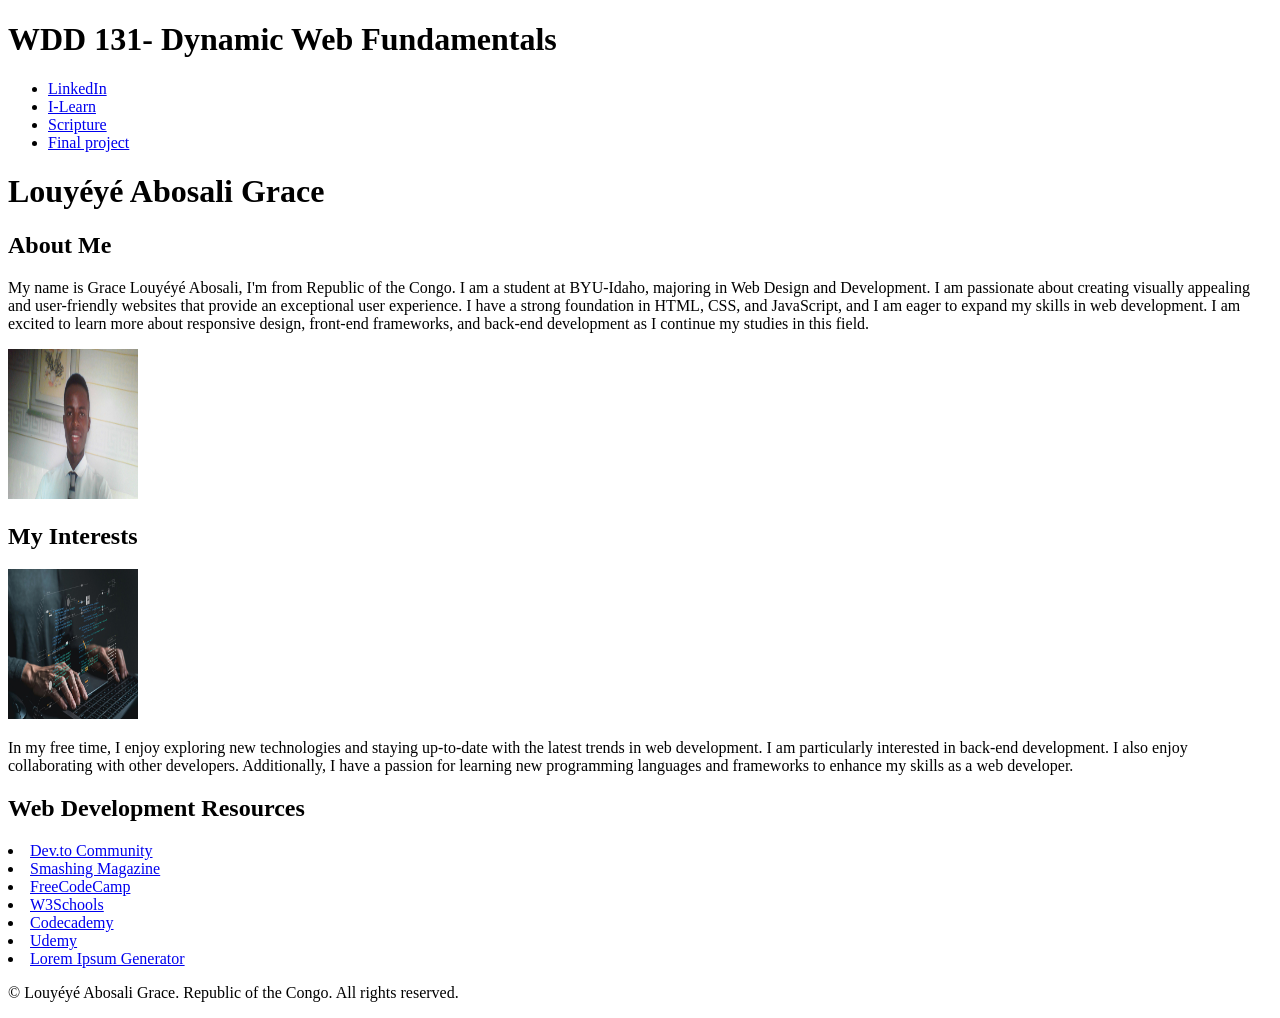
==== index.html @ 7e802418 "devoir1" ====
<!DOCTYPE html>
<html lang="en">
<head>
    <meta charset="UTF-8">
    <meta name="viewport" content="width=device-width, initial-scale=1.0">
    <title>WDD131</title>
    <meta name="description" content="WDD 131 - Dynamic Web Fundamentals-Louyéyé Abosali Grace">
    <meta name="author" content="Louyéyé Abosali Grace">
    <link rel="stylesheet" href="css/base.css">
</head>
<body>
    <header>
        <h1><span id="course-title">WDD 131- Dynamic Web Fundamentals</span></h1>
        <nav>
            <ul>
                <li><a href="https://www.linkedin.com/.">LinkedIn</a></li>
                <li><a href="https://byupw.instructure.com/.">I-Learn</a></li>
                <li><a href="https://www.churchofjesuschrist.org/study/scriptures/bofm/alma/34?lang=eng&id=p32#p32">Scripture</a></li>
                <li><a href="#">Final project</a></li>
            </ul>
        </nav>
    </header>
    <main>
        <h1>Louyéyé Abosali Grace</h1>
        <section class="card">
            <h1>About Me</h1>
            <p>My name is Grace Louyéyé Abosali, I'm from Republic of the Congo. I am a student at BYU-Idaho, majoring in Web Design and Development. 
                I am passionate about creating visually appealing and user-friendly websites that provide an exceptional 
                user experience. I have a strong foundation in HTML, CSS, and JavaScript, and I am eager to expand my skills
                 in web development. I am excited to learn more about responsive design, front-end frameworks, and back-end 
                 development as I continue my studies in this field.</p>
            <img src="images/me.jpg" alt="Grace Louyéyé Abosali" width="130" height="150">
            <h1>My Interests</h1>
            <img src="images/web development.jpg" alt="Web Development" width="130" height="150">
            <p>In my free time, I enjoy exploring new technologies and staying up-to-date with the latest trends in web development. 
                    I am particularly interested in back-end development. I also enjoy collaborating with other developers. 
                    Additionally, I have a passion for learning new programming languages and frameworks to enhance my skills as a web developer.</p>
        </section>
        <section class="card">
            <h1>Web Development Resources</h1>
            <li><a href="https://dev.to/">Dev.to Community</a></li>
            <li><a href="https://www.smashingmagazine.com/">Smashing Magazine</a></li>
            <li><a href="https://www.freecodecamp.org/">FreeCodeCamp</a></li>
            <li><a href="https://www.w3schools.com/">W3Schools</a></li>
            <li><a href="https://www.codecademy.com/">Codecademy</a></li>
            <li><a href="https://www.udemy.com/">Udemy</a></li>
            <li><a href="https://www.loremipsum.io/">Lorem Ipsum Generator</a></li>
        </section>
    </main>
    <footer>
        <p>&copy; <span id="current-year"></span> Louyéyé Abosali Grace. Republic of the Congo. All rights reserved.</p>
        <p id="lastModified"></p>
    </footer>
</body>
</html>
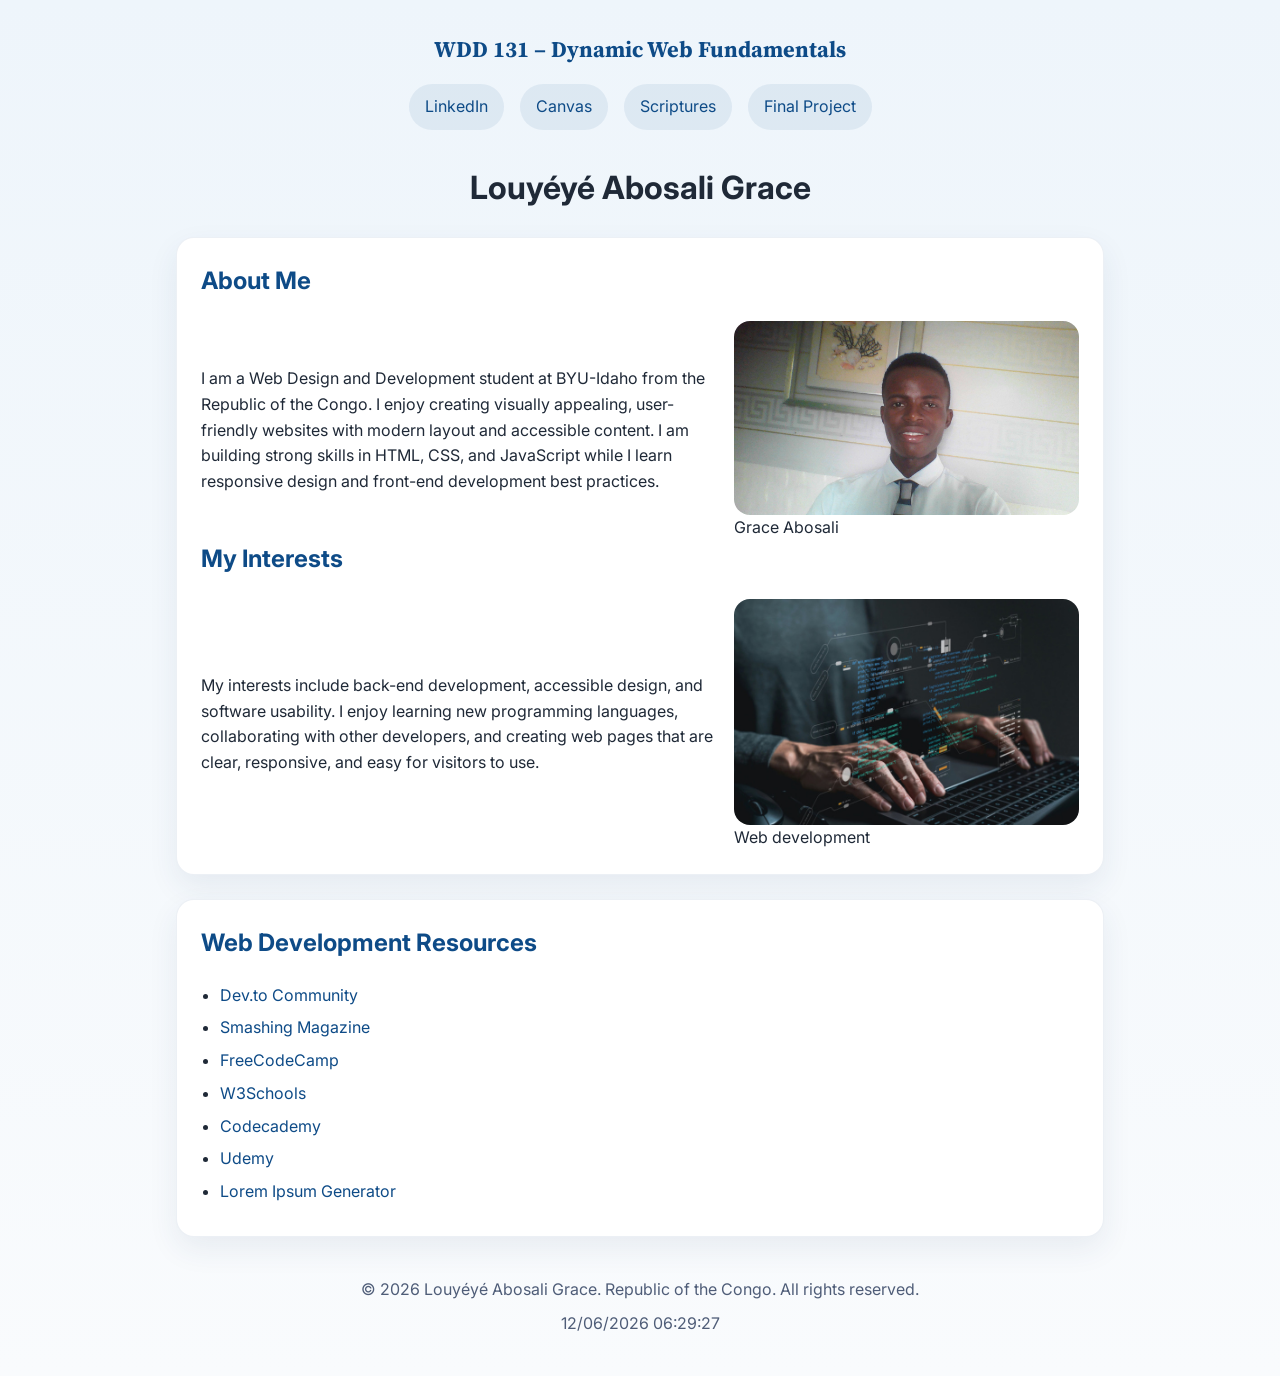
==== commit 65b5e3bb: "gracefulnes-lag" ====
--- a/index.html
+++ b/index.html
@@ -1,55 +1,69 @@
-<!DOCTYPE html>
+﻿<!DOCTYPE html>
 <html lang="en">
 <head>
     <meta charset="UTF-8">
     <meta name="viewport" content="width=device-width, initial-scale=1.0">
-    <title>WDD131</title>
-    <meta name="description" content="WDD 131 - Dynamic Web Fundamentals-Louyéyé Abosali Grace">
+    <title>WDD 131 – Dynamic Web Fundamentals – Louyéyé Abosali Grace</title>
+    <meta name="description" content="WDD 131 – Dynamic Web Fundamentals – Louyéyé Abosali Grace homepage with web development interests and resources.">
     <meta name="author" content="Louyéyé Abosali Grace">
-    <link rel="stylesheet" href="css/base.css">
+    <link rel="preconnect" href="https://fonts.googleapis.com">
+    <link rel="preconnect" href="https://fonts.gstatic.com" crossorigin>
+    <link href="https://fonts.googleapis.com/css2?family=Inter:wght@400;600;700&family=Source+Serif+4:wght@400;600&display=swap" rel="stylesheet">
+    <link rel="stylesheet" href="styles/base.css">
+    <script defer src="scripts/getdates.js"></script>
 </head>
 <body>
     <header>
-        <h1><span id="course-title">WDD 131- Dynamic Web Fundamentals</span></h1>
+        <span id="course-title">WDD 131 – Dynamic Web Fundamentals</span>
         <nav>
             <ul>
-                <li><a href="https://www.linkedin.com/.">LinkedIn</a></li>
-                <li><a href="https://byupw.instructure.com/.">I-Learn</a></li>
-                <li><a href="https://www.churchofjesuschrist.org/study/scriptures/bofm/alma/34?lang=eng&id=p32#p32">Scripture</a></li>
-                <li><a href="#">Final project</a></li>
+                <li><a href="https://www.linkedin.com/">LinkedIn</a></li>
+                <li><a href="https://byupw.instructure.com/">Canvas</a></li>
+                <li><a href="https://www.churchofjesuschrist.org/study/scriptures">Scriptures</a></li>
+                <li><a href="#">Final Project</a></li>
             </ul>
         </nav>
     </header>
     <main>
         <h1>Louyéyé Abosali Grace</h1>
         <section class="card">
-            <h1>About Me</h1>
-            <p>My name is Grace Louyéyé Abosali, I'm from Republic of the Congo. I am a student at BYU-Idaho, majoring in Web Design and Development. 
-                I am passionate about creating visually appealing and user-friendly websites that provide an exceptional 
-                user experience. I have a strong foundation in HTML, CSS, and JavaScript, and I am eager to expand my skills
-                 in web development. I am excited to learn more about responsive design, front-end frameworks, and back-end 
-                 development as I continue my studies in this field.</p>
-            <img src="images/me.jpg" alt="Grace Louyéyé Abosali" width="130" height="150">
-            <h1>My Interests</h1>
-            <img src="images/web development.jpg" alt="Web Development" width="130" height="150">
-            <p>In my free time, I enjoy exploring new technologies and staying up-to-date with the latest trends in web development. 
-                    I am particularly interested in back-end development. I also enjoy collaborating with other developers. 
-                    Additionally, I have a passion for learning new programming languages and frameworks to enhance my skills as a web developer.</p>
+            <h2>About Me</h2>
+            <div class="card-grid">
+                <div>
+                    <p>I am a Web Design and Development student at BYU-Idaho from the Republic of the Congo. I enjoy creating visually appealing, user-friendly websites with modern layout and accessible content. I am building strong skills in HTML, CSS, and JavaScript while I learn responsive design and front-end development best practices.</p>
+                </div>
+                <figure>
+                    <img src="images/me.jpg" alt="Portrait of Louyéyé Abosali Grace">
+                    <figcaption>Grace Abosali</figcaption>
+                </figure>
+            </div>
+            <h2>My Interests</h2>
+            <div class="card-grid">
+                <div>
+                    <p>My interests include back-end development, accessible design, and software usability. I enjoy learning new programming languages, collaborating with other developers, and creating web pages that are clear, responsive, and easy for visitors to use.</p>
+                </div>
+                <figure>
+                    <img src="images/web development.jpg" alt="Web development illustration">
+                    <figcaption>Web development</figcaption>
+                </figure>
+            </div>
         </section>
         <section class="card">
-            <h1>Web Development Resources</h1>
-            <li><a href="https://dev.to/">Dev.to Community</a></li>
-            <li><a href="https://www.smashingmagazine.com/">Smashing Magazine</a></li>
-            <li><a href="https://www.freecodecamp.org/">FreeCodeCamp</a></li>
-            <li><a href="https://www.w3schools.com/">W3Schools</a></li>
-            <li><a href="https://www.codecademy.com/">Codecademy</a></li>
-            <li><a href="https://www.udemy.com/">Udemy</a></li>
-            <li><a href="https://www.loremipsum.io/">Lorem Ipsum Generator</a></li>
+            <h2>Web Development Resources</h2>
+            <ul>
+                <li><a href="https://dev.to/">Dev.to Community</a></li>
+                <li><a href="https://www.smashingmagazine.com/">Smashing Magazine</a></li>
+                <li><a href="https://www.freecodecamp.org/">FreeCodeCamp</a></li>
+                <li><a href="https://www.w3schools.com/">W3Schools</a></li>
+                <li><a href="https://www.codecademy.com/">Codecademy</a></li>
+                <li><a href="https://www.udemy.com/">Udemy</a></li>
+                <li><a href="https://www.loremipsum.io/">Lorem Ipsum Generator</a></li>
+            </ul>
         </section>
     </main>
     <footer>
-        <p>&copy; <span id="current-year"></span> Louyéyé Abosali Grace. Republic of the Congo. All rights reserved.</p>
+        <p>© <span id="current-year"></span> Louyéyé Abosali Grace. Republic of the Congo. All rights reserved.</p>
         <p id="lastModified"></p>
     </footer>
 </body>
-</html>+</html>
--- a/styles/base.css
+++ b/styles/base.css
@@ -0,0 +1,148 @@
+﻿:root {
+  --bg: #f5f8fb;
+  --surface: #ffffff;
+  --primary: #0e4b87;
+  --secondary: #1d75b3;
+  --accent: #f4a261;
+  --text: #1f2937;
+  --muted: #4f5d78;
+}
+
+* {
+  box-sizing: border-box;
+}
+
+html {
+  scroll-behavior: smooth;
+}
+
+body {
+  margin: 0;
+  font-family: 'Inter', sans-serif;
+  background: linear-gradient(180deg, #eef5fb 0%, #f9fbfd 100%);
+  color: var(--text);
+  line-height: 1.6;
+}
+
+body a {
+  color: var(--primary);
+  text-decoration: none;
+}
+
+body a:hover,
+body a:focus {
+  color: var(--secondary);
+}
+
+header {
+  text-align: center;
+  padding: 2rem 1rem 1rem;
+}
+
+#course-title {
+  display: block;
+  font-family: 'Source Serif 4', serif;
+  font-size: 1.4rem;
+  font-weight: 700;
+  color: var(--primary);
+  margin-bottom: 1rem;
+}
+
+nav ul {
+  display: flex;
+  justify-content: center;
+  flex-wrap: wrap;
+  gap: 1rem;
+  padding: 0;
+  margin: 0;
+  list-style: none;
+}
+
+nav a {
+  display: inline-block;
+  padding: 0.65rem 1rem;
+  border-radius: 999px;
+  background: rgba(14, 75, 135, 0.08);
+  transition: background-color 0.25s ease, transform 0.2s ease;
+}
+
+nav a:hover,
+nav a:focus {
+  background: var(--secondary);
+  color: #fff;
+  transform: translateY(-2px);
+}
+
+main {
+  max-width: 960px;
+  margin: 0 auto;
+  padding: 1rem;
+  display: grid;
+  gap: 1.5rem;
+}
+
+main h1 {
+  font-size: clamp(2rem, 2.25vw, 2.8rem);
+  text-align: center;
+  margin: 0;
+}
+
+.card {
+  background: var(--surface);
+  border: 1px solid rgba(15, 71, 130, 0.08);
+  border-radius: 18px;
+  padding: 1.5rem;
+  box-shadow: 0 12px 30px rgba(34, 64, 106, 0.08);
+}
+
+.card h2 {
+  margin-top: 0;
+  color: var(--primary);
+}
+
+.card-grid {
+  display: grid;
+  grid-template-columns: 1.5fr 1fr;
+  gap: 1rem;
+  align-items: center;
+}
+
+.card-grid img {
+  width: 100%;
+  height: auto;
+  border-radius: 1rem;
+  display: block;
+}
+
+.card-grid figure {
+  margin: 0;
+}
+
+.card ul {
+  padding-left: 1.2rem;
+  margin: 0.8rem 0 0;
+}
+
+.card ul li {
+  margin: 0.45rem 0;
+}
+
+footer {
+  text-align: center;
+  padding: 1rem 1rem 2rem;
+  color: var(--muted);
+}
+
+footer p {
+  margin: 0.5rem 0;
+}
+
+@media (max-width: 760px) {
+  nav ul {
+    flex-direction: column;
+  }
+
+  .card-grid {
+    grid-template-columns: 1fr;
+  }
+}
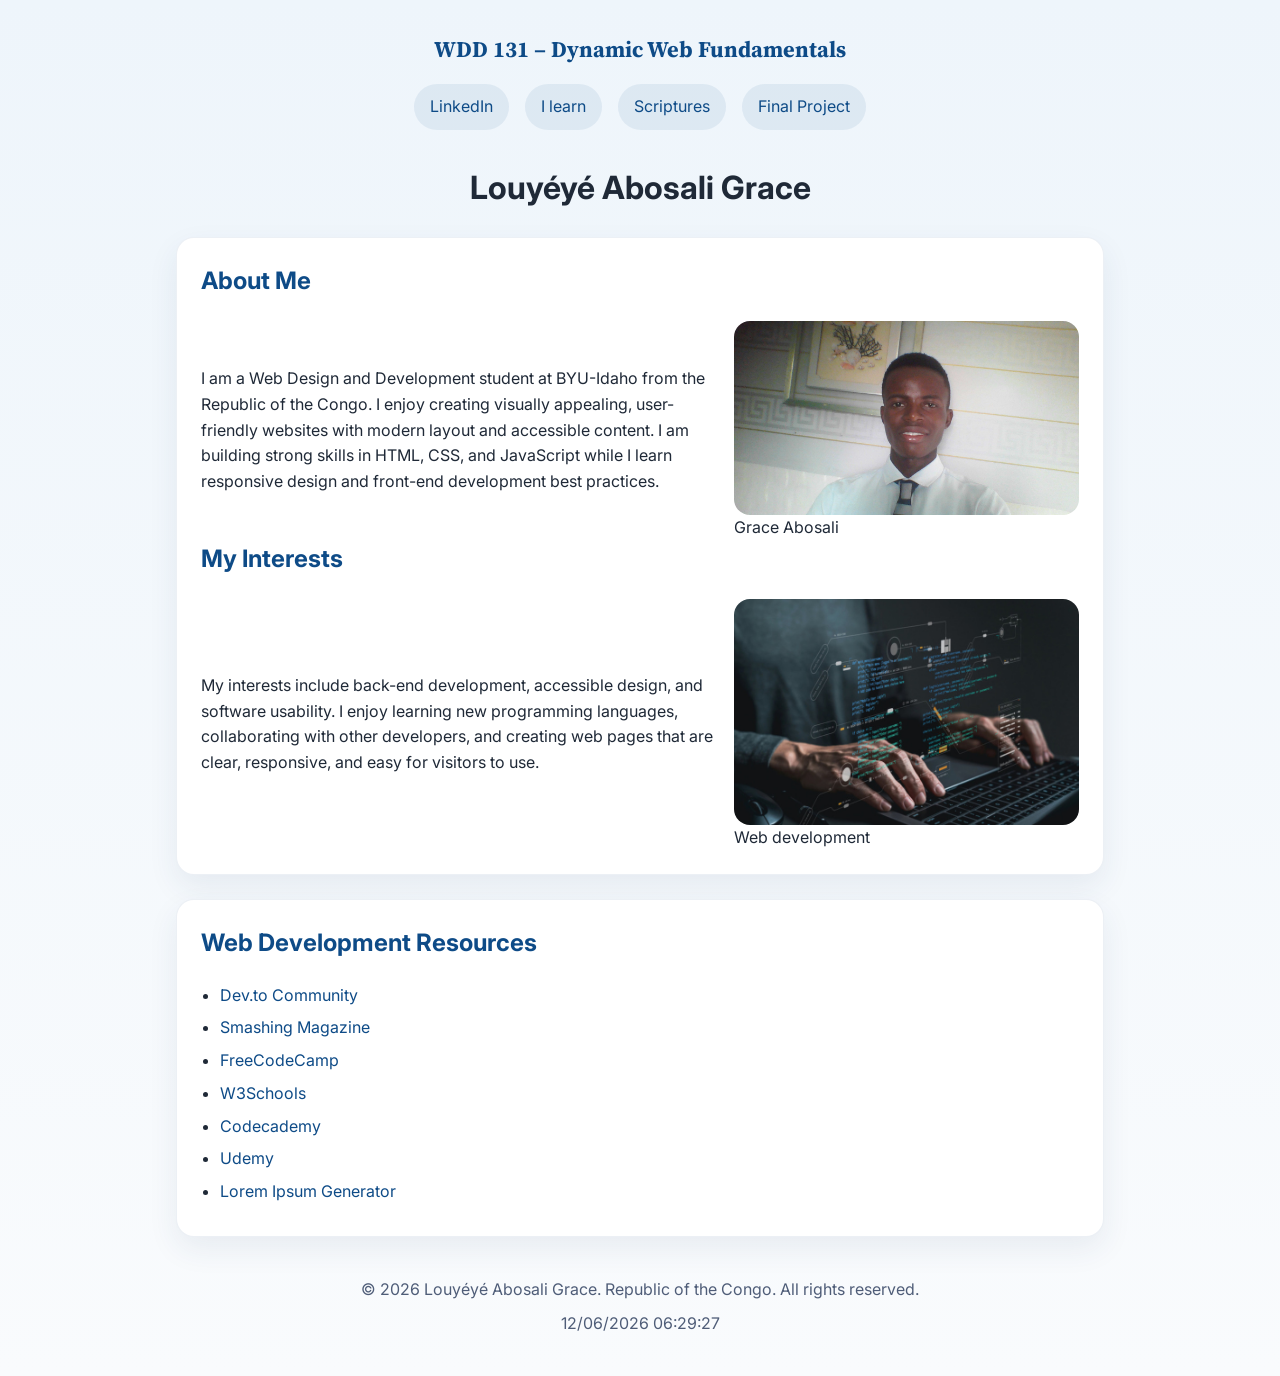
==== commit 2f01b26b: "gracefulnes-lag" ====
--- a/index.html
+++ b/index.html
@@ -18,7 +18,7 @@
         <nav>
             <ul>
                 <li><a href="https://www.linkedin.com/">LinkedIn</a></li>
-                <li><a href="https://byupw.instructure.com/">Canvas</a></li>
+                <li><a href="https://byupw.instructure.com/">I learn</a></li>
                 <li><a href="https://www.churchofjesuschrist.org/study/scriptures">Scriptures</a></li>
                 <li><a href="#">Final Project</a></li>
             </ul>
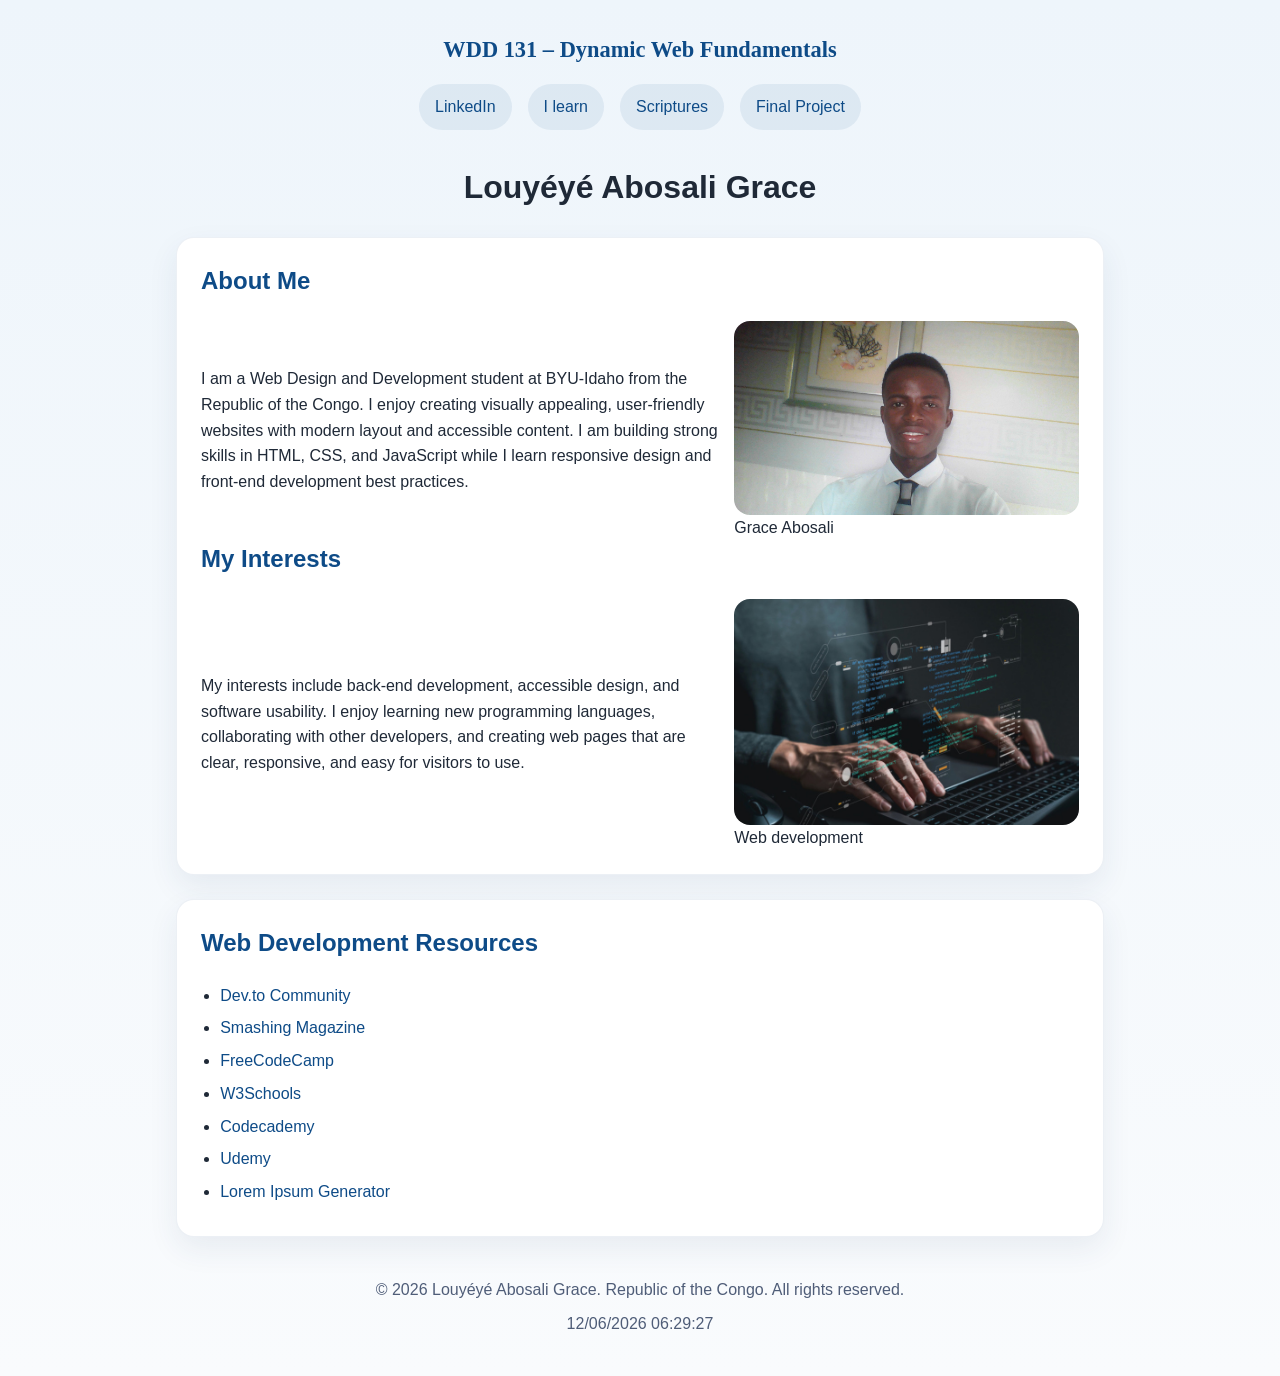
==== commit 50d05adc: "gracefulnes-lag" ====
--- a/index.html
+++ b/index.html
@@ -6,9 +6,6 @@
     <title>WDD 131 – Dynamic Web Fundamentals – Louyéyé Abosali Grace</title>
     <meta name="description" content="WDD 131 – Dynamic Web Fundamentals – Louyéyé Abosali Grace homepage with web development interests and resources.">
     <meta name="author" content="Louyéyé Abosali Grace">
-    <link rel="preconnect" href="https://fonts.googleapis.com">
-    <link rel="preconnect" href="https://fonts.gstatic.com" crossorigin>
-    <link href="https://fonts.googleapis.com/css2?family=Inter:wght@400;600;700&family=Source+Serif+4:wght@400;600&display=swap" rel="stylesheet">
     <link rel="stylesheet" href="styles/base.css">
     <script defer src="scripts/getdates.js"></script>
 </head>
@@ -19,7 +16,7 @@
             <ul>
                 <li><a href="https://www.linkedin.com/">LinkedIn</a></li>
                 <li><a href="https://byupw.instructure.com/">I learn</a></li>
-                <li><a href="https://www.churchofjesuschrist.org/study/scriptures">Scriptures</a></li>
+                <li><a href="https://www.churchofjesuschrist.org/study/scriptures/bofm/alma/34?lang=fra&id=p32#p32">Scriptures</a></li>
                 <li><a href="#">Final Project</a></li>
             </ul>
         </nav>
@@ -33,7 +30,7 @@
                     <p>I am a Web Design and Development student at BYU-Idaho from the Republic of the Congo. I enjoy creating visually appealing, user-friendly websites with modern layout and accessible content. I am building strong skills in HTML, CSS, and JavaScript while I learn responsive design and front-end development best practices.</p>
                 </div>
                 <figure>
-                    <img src="images/me.jpg" alt="Portrait of Louyéyé Abosali Grace">
+                    <img src="images/profile picture.jpg" alt="Portrait of Louyéyé Abosali Grace">
                     <figcaption>Grace Abosali</figcaption>
                 </figure>
             </div>
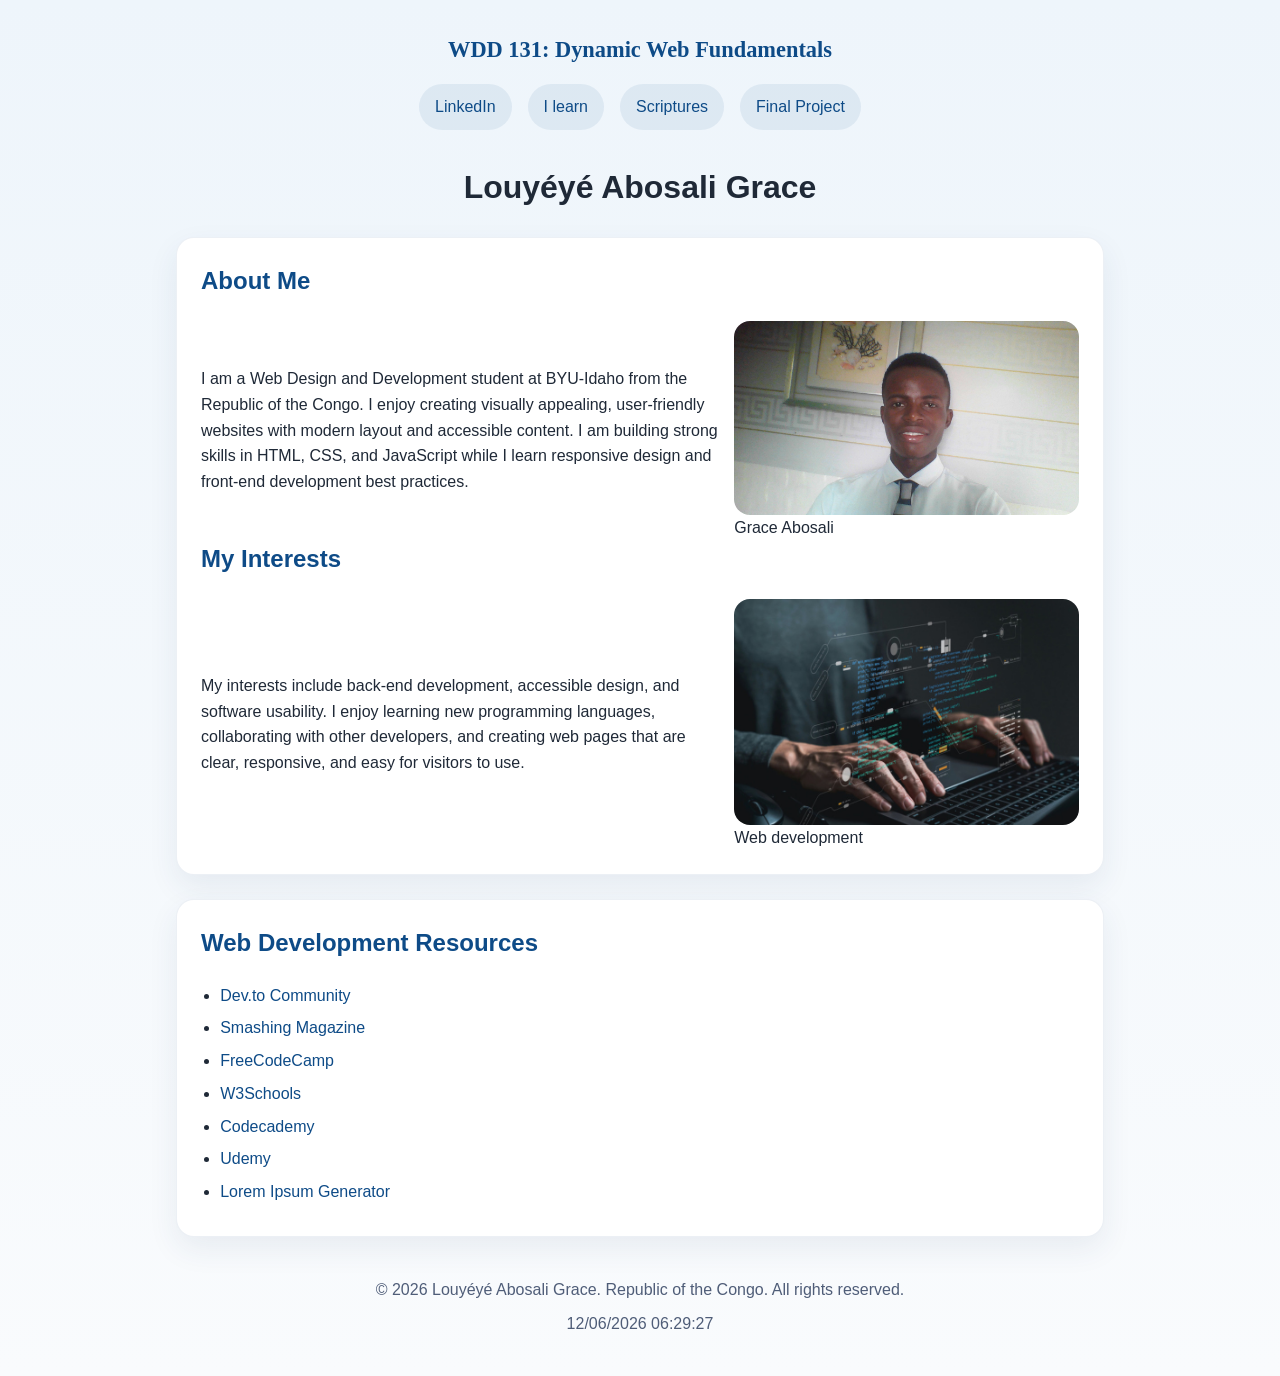
==== commit da57c2fa: "ghracefulnes-lag" ====
--- a/index.html
+++ b/index.html
@@ -3,15 +3,15 @@
 <head>
     <meta charset="UTF-8">
     <meta name="viewport" content="width=device-width, initial-scale=1.0">
-    <title>WDD 131 – Dynamic Web Fundamentals – Louyéyé Abosali Grace</title>
-    <meta name="description" content="WDD 131 – Dynamic Web Fundamentals – Louyéyé Abosali Grace homepage with web development interests and resources.">
+    <title>WDD 131: Dynamic Web Fundamentals - Louyéyé Abosali Grace</title>
+    <meta name="description" content="WDD 131: Dynamic Web Fundamentals - Louyéyé Abosali Grace homepage with web development interests and resources.">
     <meta name="author" content="Louyéyé Abosali Grace">
     <link rel="stylesheet" href="styles/base.css">
     <script defer src="scripts/getdates.js"></script>
 </head>
 <body>
     <header>
-        <span id="course-title">WDD 131 – Dynamic Web Fundamentals</span>
+        <span id="course-title">WDD 131: Dynamic Web Fundamentals</span>
         <nav>
             <ul>
                 <li><a href="https://www.linkedin.com/">LinkedIn</a></li>
@@ -30,7 +30,7 @@
                     <p>I am a Web Design and Development student at BYU-Idaho from the Republic of the Congo. I enjoy creating visually appealing, user-friendly websites with modern layout and accessible content. I am building strong skills in HTML, CSS, and JavaScript while I learn responsive design and front-end development best practices.</p>
                 </div>
                 <figure>
-                    <img src="images/profile picture.jpg" alt="Portrait of Louyéyé Abosali Grace">
+                    <img src="images/profile_picture.jpg" alt="Portrait of Louyéyé Abosali Grace">
                     <figcaption>Grace Abosali</figcaption>
                 </figure>
             </div>
@@ -40,7 +40,7 @@
                     <p>My interests include back-end development, accessible design, and software usability. I enjoy learning new programming languages, collaborating with other developers, and creating web pages that are clear, responsive, and easy for visitors to use.</p>
                 </div>
                 <figure>
-                    <img src="images/web development.jpg" alt="Web development illustration">
+                    <img src="images/web_development.jpg" alt="Web development illustration">
                     <figcaption>Web development</figcaption>
                 </figure>
             </div>
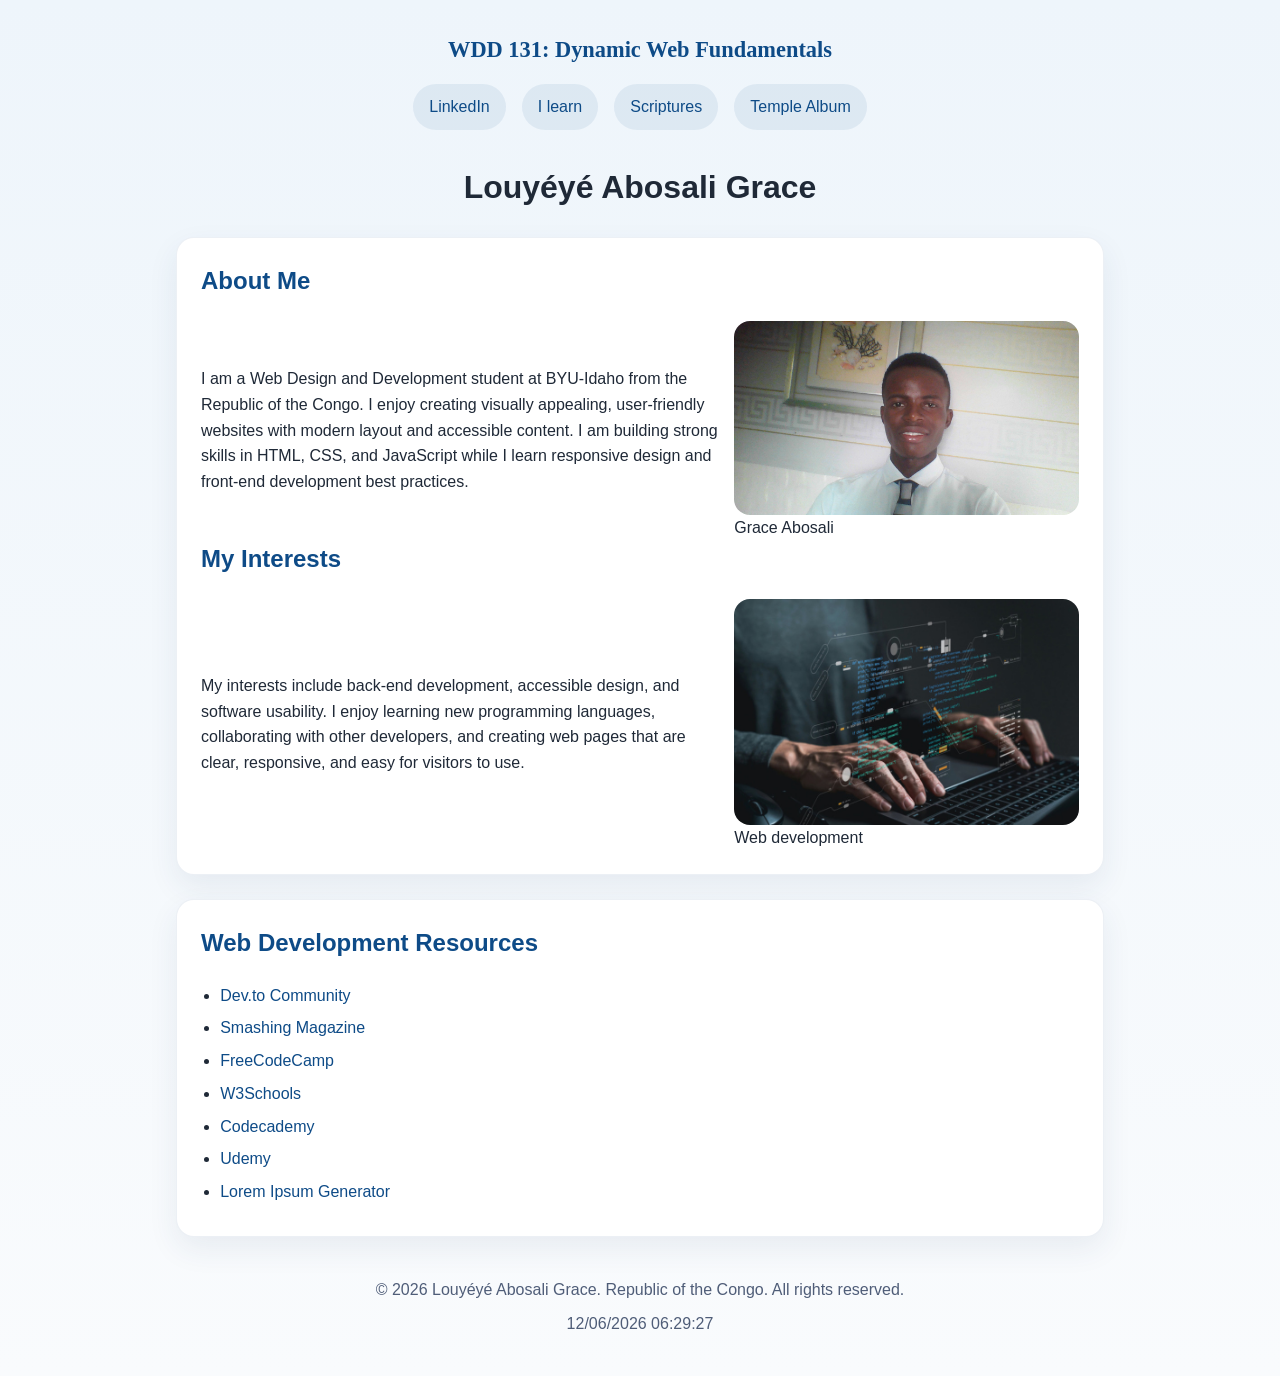
==== commit d200e086: "assignment" ====
--- a/index.html
+++ b/index.html
@@ -17,7 +17,7 @@
                 <li><a href="https://www.linkedin.com/">LinkedIn</a></li>
                 <li><a href="https://byupw.instructure.com/">I learn</a></li>
                 <li><a href="https://www.churchofjesuschrist.org/study/scriptures/bofm/alma/34?lang=fra&id=p32#p32">Scriptures</a></li>
-                <li><a href="#">Final Project</a></li>
+                <li><a href="temples.html">Temple Album</a></li>
             </ul>
         </nav>
     </header>
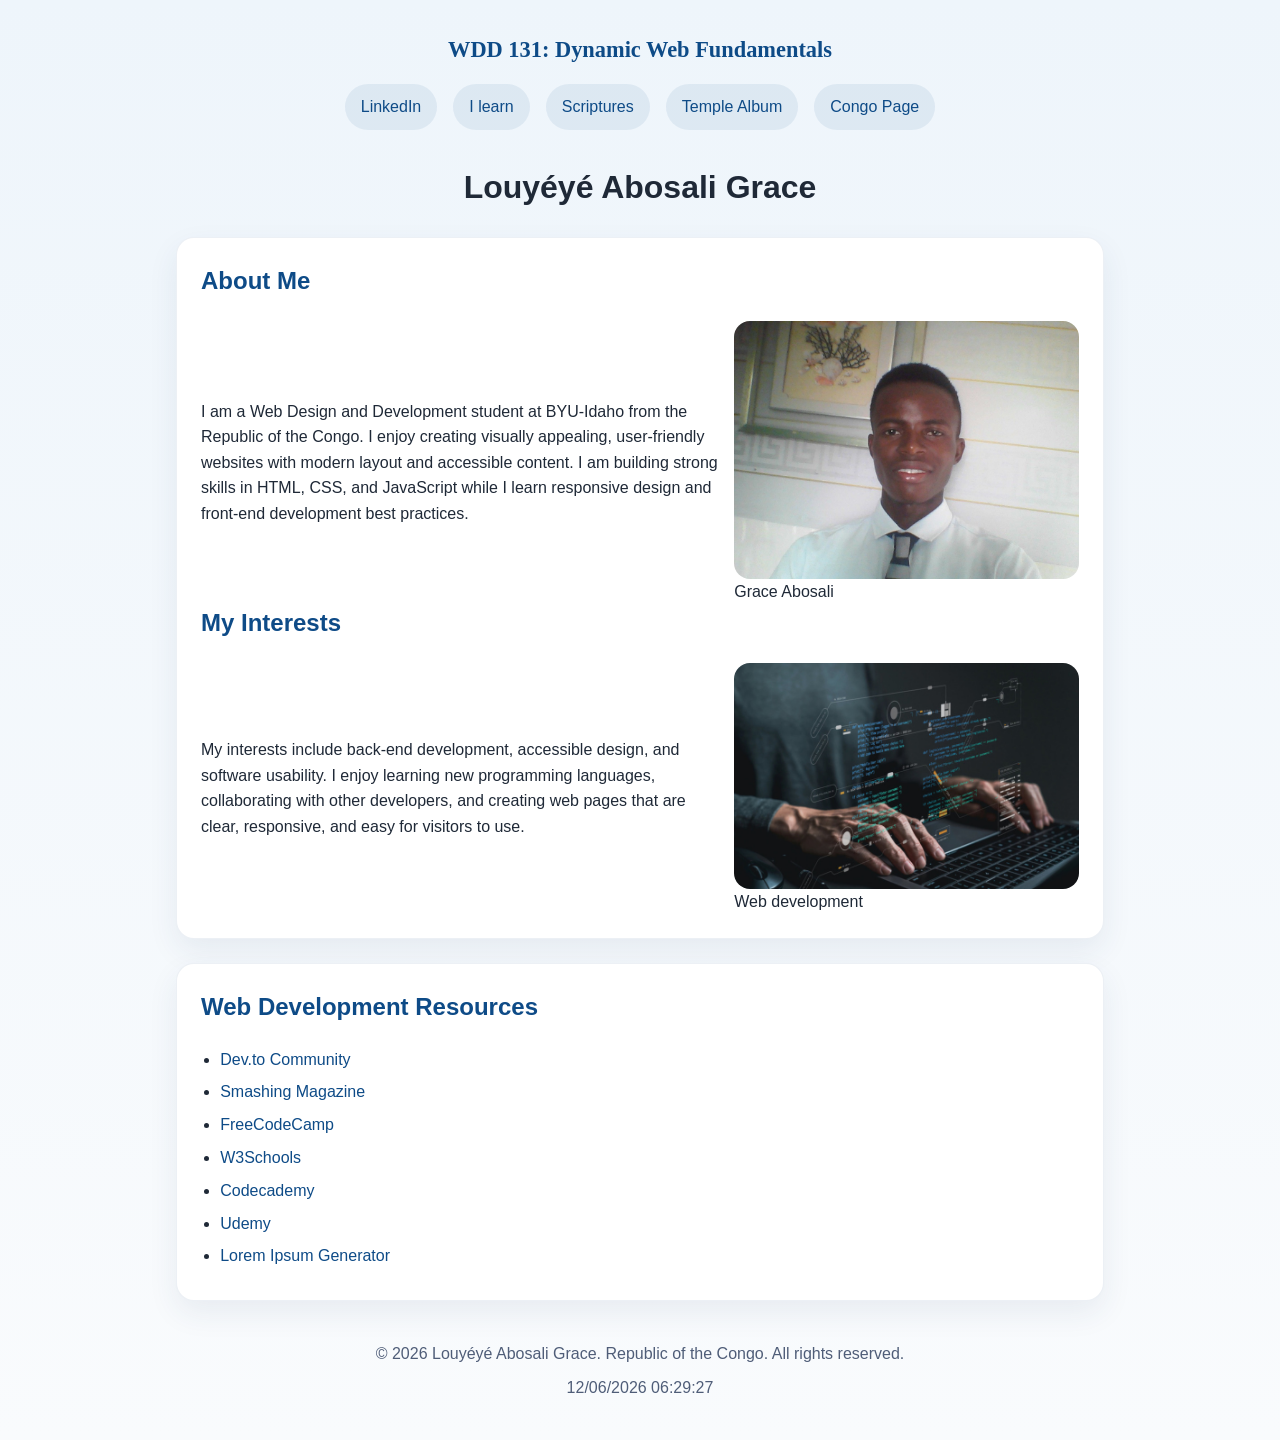
==== commit 13fc61b8: "assignment" ====
--- a/index.html
+++ b/index.html
@@ -18,6 +18,7 @@
                 <li><a href="https://byupw.instructure.com/">I learn</a></li>
                 <li><a href="https://www.churchofjesuschrist.org/study/scriptures/bofm/alma/34?lang=fra&id=p32#p32">Scriptures</a></li>
                 <li><a href="temples.html">Temple Album</a></li>
+                <li><a href="place.html">Congo Page</a></li>
             </ul>
         </nav>
     </header>
